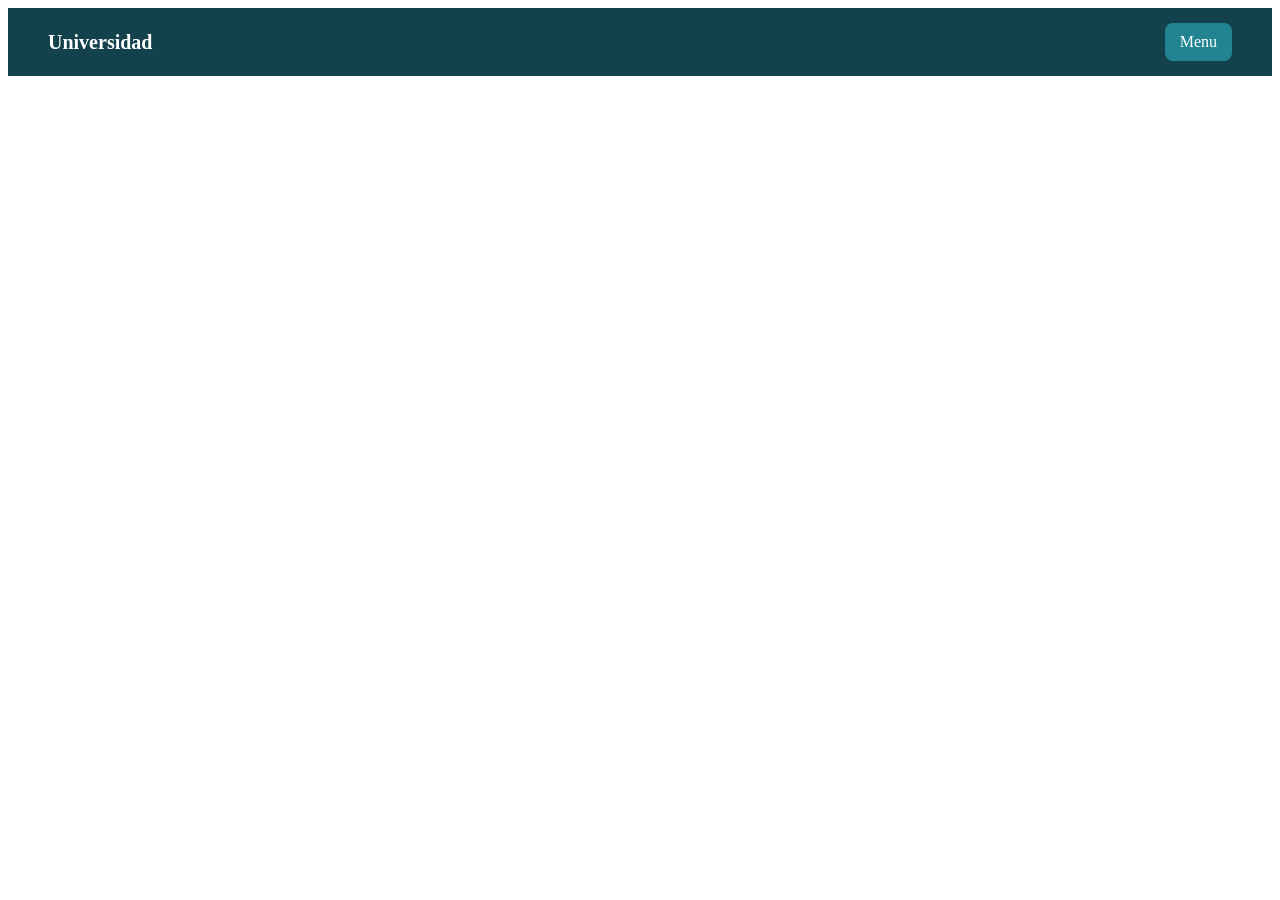
==== posgrados.html @ b545b4ab "Carpeta_info" ====
<!DOCTYPE html>
<html lang="en">
<head>
    <meta charset="UTF-8">
    <meta name="viewport" content="width=device-width, initial-scale=1.0">
    <title>Posgrados </title>
        <link rel="stylesheet" href="Carpeta_info.css">
</head>
<body>
        <header>
  <section class="logo">Universidad</section>
  <section class="menu">Menu</section>
</header>
    
</body>
</html>
---- Carpeta_info.css ----
header{
  position: static;
  display:flex;
  justify-content:space-between;
  align-items:center;
  padding:15px 40px;
  background-color:#13424C;
  color:white;
}

.logo{
  font-size:20px;
  font-weight:bold;
}

.menu{
  background:#218490;
  padding:10px 15px;
  border-radius:8px;
}
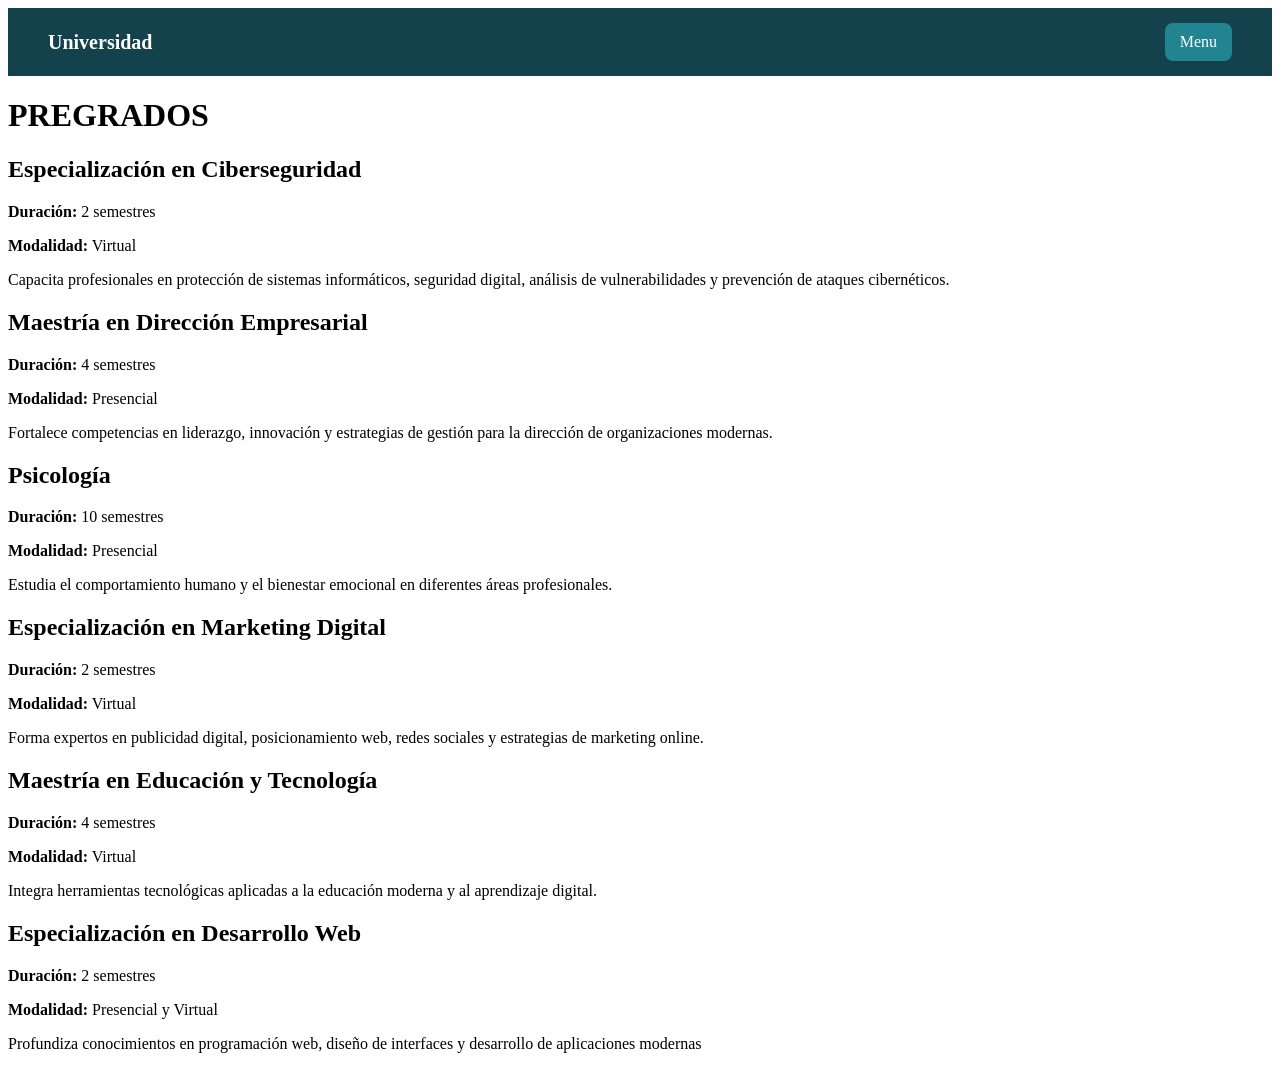
==== commit 3025ecc5: "carpeta" ====
--- a/posgrados.html
+++ b/posgrados.html
@@ -11,6 +11,68 @@
   <section class="logo">Universidad</section>
   <section class="menu">Menu</section>
 </header>
-    
+      <main class="contenedor">
+          <h1 class="titulo">PREGRADOS</h1>
+
+          <section class="tarjetas">
+            <article class="tarjeta">
+              <h2>Especialización en Ciberseguridad</h2>
+              <p><strong>Duración:</strong> 2 semestres</p>
+              <p><strong>Modalidad:</strong> Virtual</p>
+              <p>
+                Capacita profesionales en protección de sistemas informáticos, 
+                seguridad digital, análisis de vulnerabilidades y prevención de
+                 ataques cibernéticos.
+              </p>
+            </article>
+
+            <article class="tarjeta">
+              <h2>Maestría en Dirección Empresarial</h2>
+              <p><strong>Duración:</strong> 4 semestres</p>
+              <p><strong>Modalidad:</strong> Presencial</p>
+              <p>
+               Fortalece competencias en liderazgo, innovación y estrategias de gestión para la dirección de organizaciones modernas.
+              </p>
+            </article>
+
+            <article class="tarjeta">
+              <h2>Psicología</h2>
+              <p><strong>Duración:</strong> 10 semestres</p>
+              <p><strong>Modalidad:</strong> Presencial</p>
+              <p>
+                Estudia el comportamiento humano y el bienestar emocional en
+                diferentes áreas profesionales.
+              </p>
+            </article>
+
+            <article class="tarjeta">
+              <h2>Especialización en Marketing Digital</h2>
+              <p><strong>Duración:</strong> 2 semestres</p>
+              <p><strong>Modalidad:</strong>  Virtual</p>
+              <p>
+                Forma expertos en publicidad digital, posicionamiento web, redes sociales y estrategias de marketing online.
+              </p>
+            </article>
+
+            <article class="tarjeta">
+              <h2>Maestría en Educación y Tecnología</h2>
+              <p><strong>Duración:</strong> 4 semestres</p>
+              <p><strong>Modalidad:</strong> Virtual</p>
+              <p>
+                Integra herramientas tecnológicas aplicadas a la educación moderna y al aprendizaje digital.
+              </p>
+            </article>
+
+            <article class="tarjeta">
+              <h2>Especialización en Desarrollo Web</h2>
+              <p><strong>Duración:</strong> 2 semestres</p>
+              <p><strong>Modalidad:</strong> Presencial y Virtual</p>
+              <p>
+                Profundiza conocimientos en programación web, diseño de interfaces y desarrollo de aplicaciones modernas
+              </p>
+            </article>
+          </section>
+            
+        </main>
 </body>
 </html>
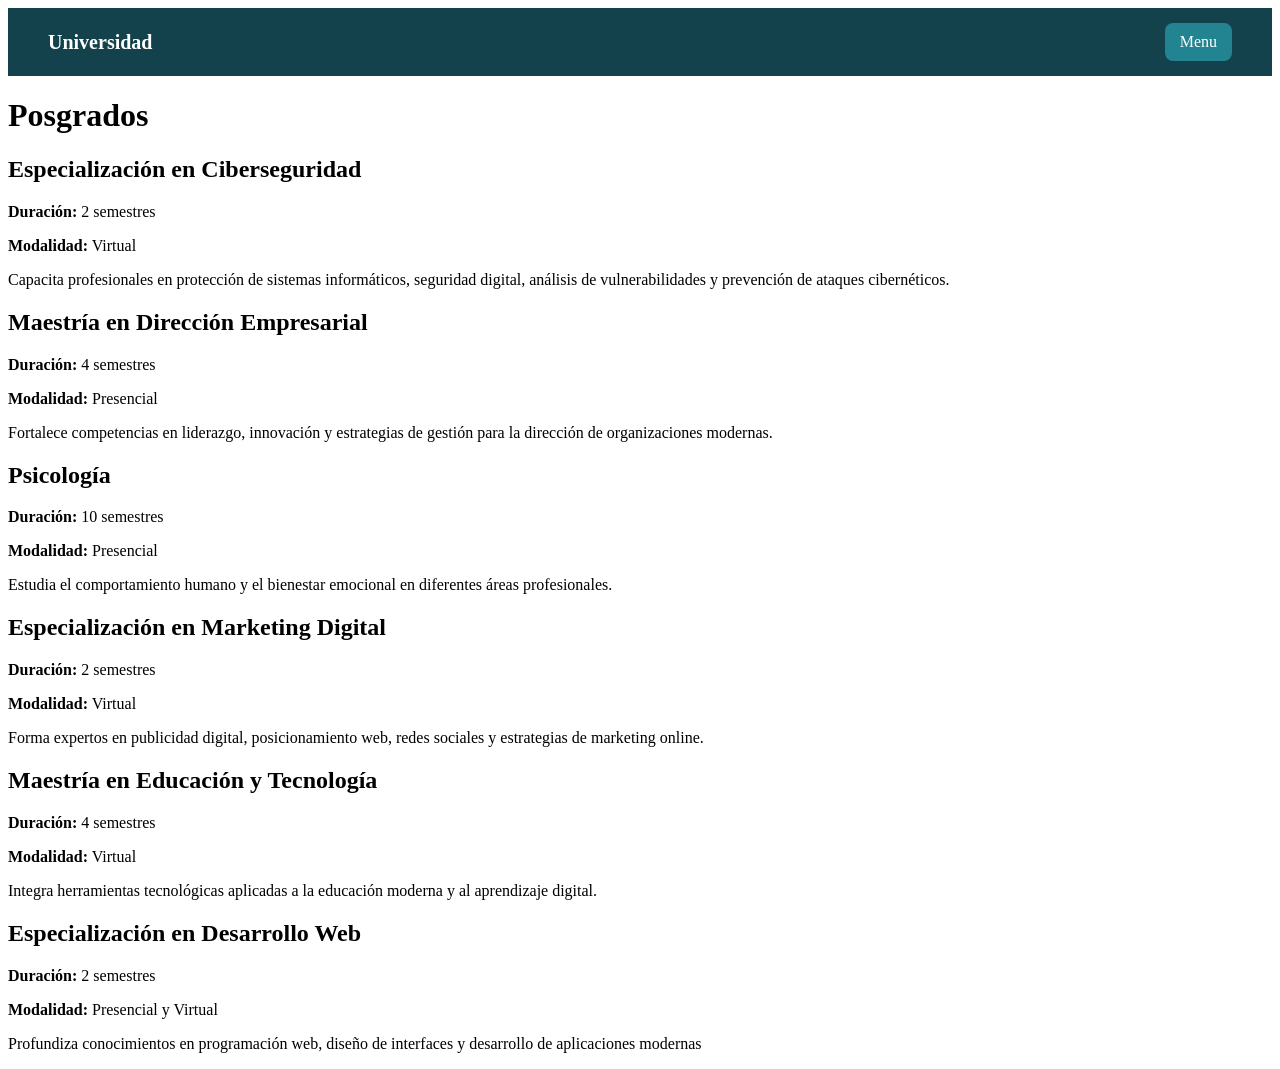
==== commit c6f6ce53: "posgrados" ====
--- a/posgrados.html
+++ b/posgrados.html
@@ -12,7 +12,7 @@
   <section class="menu">Menu</section>
 </header>
       <main class="contenedor">
-          <h1 class="titulo">PREGRADOS</h1>
+          <h1 class="titulo">Posgrados</h1>
 
           <section class="tarjetas">
             <article class="tarjeta">
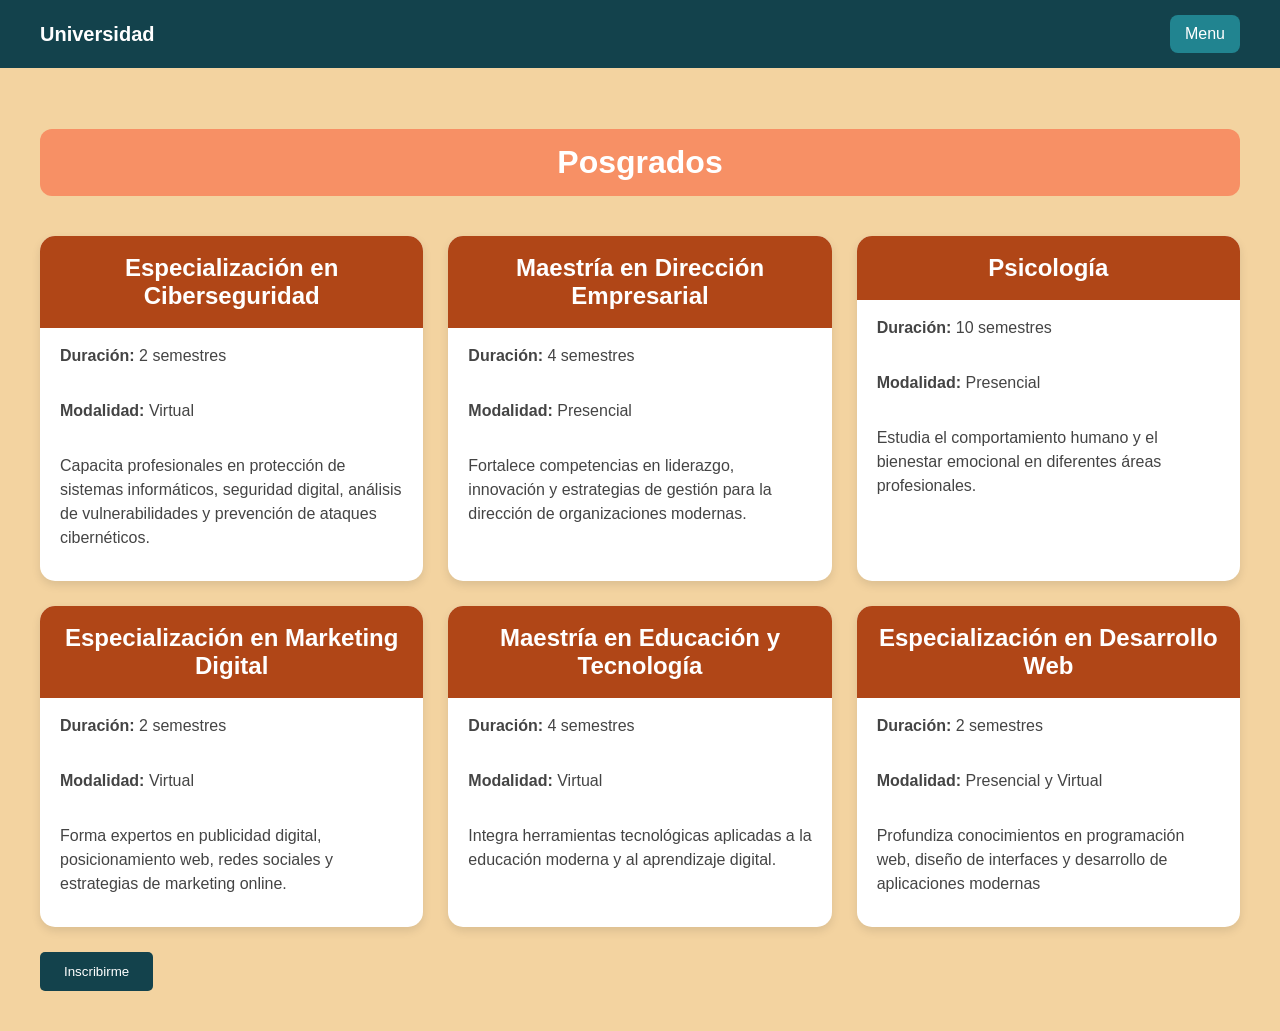
==== commit 5936b123: "registro boton" ====
--- a/posgrados.html
+++ b/posgrados.html
@@ -71,6 +71,10 @@
                 Profundiza conocimientos en programación web, diseño de interfaces y desarrollo de aplicaciones modernas
               </p>
             </article>
+           
+            <a href="registro.html">
+    <button class="btn-inscribirme">Inscribirme</button>
+</a>
           </section>
             
         </main>
--- a/Carpeta_info.css
+++ b/Carpeta_info.css
@@ -18,3 +18,76 @@
   padding:10px 15px;
   border-radius:8px;
 }
+
+body{
+  margin:0;
+  font-family:Arial, Helvetica, sans-serif;
+  background-color:#f3d3a0;
+}
+
+.contenedor{
+  padding:40px;
+}
+
+.titulo{
+  text-align:center;
+  background-color:#F79065;
+  color:white;
+  padding:15px;
+  border-radius:12px;
+  margin-bottom:40px;
+}
+
+.tarjetas{
+  display:grid;
+  grid-template-columns:repeat(auto-fit, minmax(300px,1fr));
+  gap:25px;
+}
+
+.tarjeta{
+  background:white;
+  border-radius:15px;
+  overflow:hidden;
+  box-shadow:0px 4px 10px rgba(0,0,0,0.1);
+  transition:0.3s;
+}
+
+.tarjeta:hover{
+  transform:scale(1.03);
+}
+
+.tarjeta h2{
+  background-color:#B04617;
+  color:white;
+  margin:0;
+  padding:18px;
+  text-align:center;
+}
+
+.tarjeta p{
+  color:#444;
+  line-height:1.5;
+  padding:0 20px 15px;
+}
+
+.btn-inscribirme {
+  background-color: #13424C;
+  color: white;
+  padding: 12px 24px;
+  border: none;
+  border-radius: 5px;
+  cursor: pointer;
+  transition:0.3s;
+}
+
+.btn-inscribirme:hover{
+  transform:scale(1.05);
+}
+
+.img-idioma {
+ position: static;
+  max-width: 100%;
+  height: auto;
+  display: block;
+  margin-top: 20px;
+}
